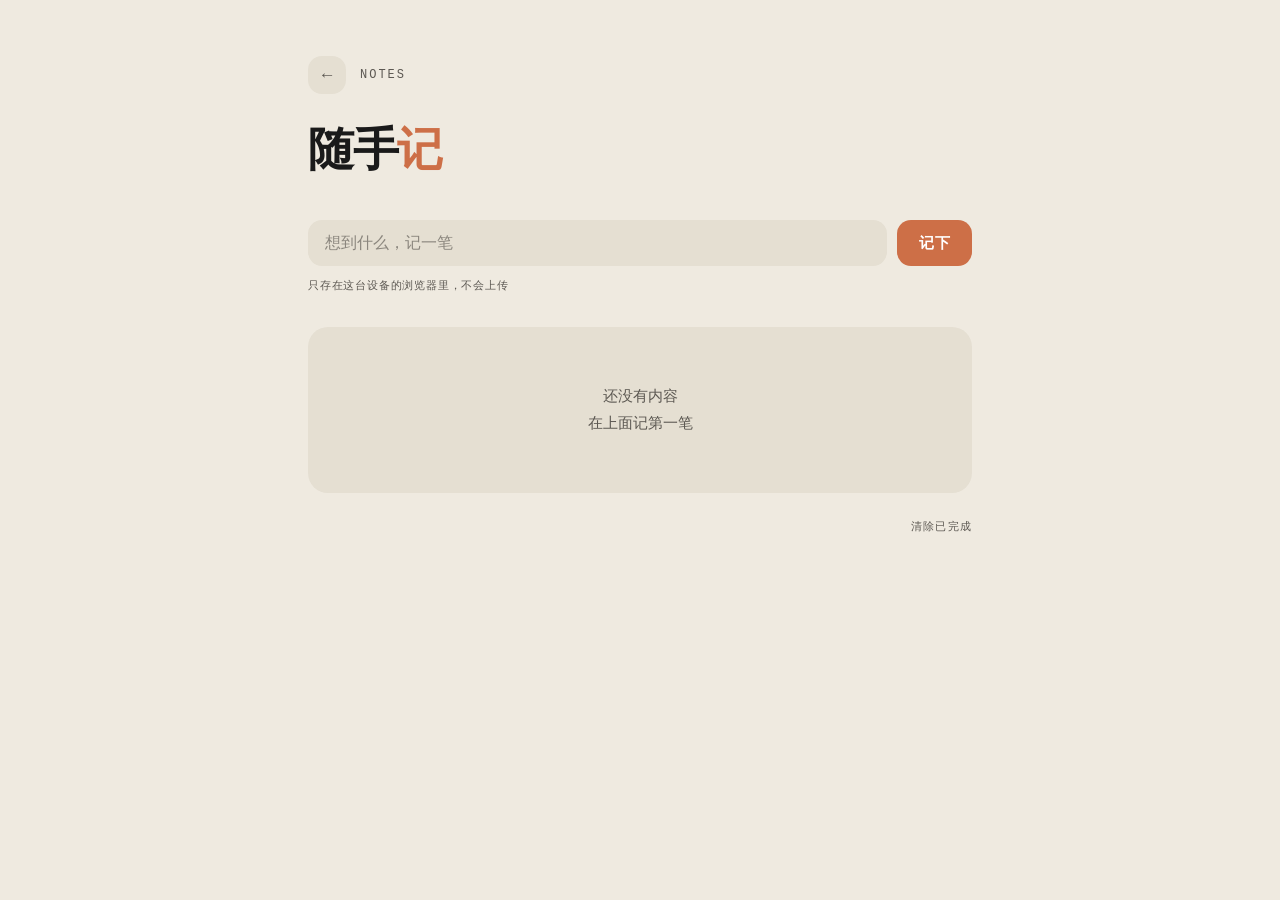
==== index.html @ 349e9823 "Add files via upload" ====
<!DOCTYPE html>
<html lang="zh-CN">
<head>
<meta charset="UTF-8">
<meta name="viewport" content="width=device-width, initial-scale=1.0, viewport-fit=cover">
<title>随手记</title>
<meta name="theme-color" content="#EFEAE0">
<meta name="apple-mobile-web-app-capable" content="yes">
<meta name="apple-mobile-web-app-status-bar-style" content="default">
<link rel="apple-touch-icon" href="../../icons/icon-180.png">

<link rel="stylesheet" href="../../theme.css">
<style>
  header { margin-bottom:38px; }
  .head-top { display:flex; align-items:center; gap:14px; margin-bottom:24px; }
  .head-top .overline { color:var(--text-sec); }

  .composer { display:flex; gap:10px; }
  .composer .field { flex:1; }
  .composer .btn { padding:0 22px; white-space:nowrap; }

  .hint {
    margin:12px 0 34px;
    font-family:var(--mono);
    font-size:11px; letter-spacing:.8px;
    color:var(--text-sec);
  }

  /* 列表：靠分隔线区隔，不用卡片，保持编辑感 */
  ul { list-style:none; }
  li {
    display:flex; align-items:flex-start; gap:16px;
    padding:18px 2px;
    border-bottom:1px solid var(--line-soft);
  }
  li:first-child { border-top:1px solid var(--line-soft); }
  li.done .text { color:var(--text-sec); text-decoration:line-through; }

  .check {
    flex-shrink:0; width:22px; height:22px; margin-top:2px;
    background:var(--cream-deep);
    border-radius:6px; cursor:pointer;
    display:flex; align-items:center; justify-content:center;
    font-family:var(--mono); font-size:13px; color:transparent;
    transition:background .15s;
  }
  .check:hover { background:#DCD5C5; }
  li.done .check { background:var(--orange); color:#fff; }

  .text {
    flex:1; font-size:17px; line-height:1.55;
    word-break:break-word;
  }

  .del {
    flex-shrink:0; background:none; border:none; cursor:pointer;
    font-family:var(--mono); font-size:16px;
    color:var(--text-sec); opacity:.5;
    padding:0 2px; line-height:1.5;
    transition:opacity .15s, color .15s;
  }
  .del:hover { opacity:1; color:var(--orange); }

  .empty {
    background:var(--cream-deep);
    border-radius:var(--radius-lg);
    padding:56px 30px; text-align:center;
    color:var(--text-sec); font-size:15px; line-height:1.8;
  }

  .bar {
    display:flex; justify-content:space-between; align-items:center;
    margin-top:26px;
    font-family:var(--mono); font-size:11px; letter-spacing:1.2px;
    color:var(--text-sec);
  }
  .bar button {
    background:none; border:none; cursor:pointer;
    font-family:var(--mono); font-size:11px; letter-spacing:1.2px;
    color:var(--text-sec);
    transition:color .15s;
  }
  .bar button:hover { color:var(--orange); }

  @media (max-width:480px) {
    .wrap { padding-left:22px; padding-right:22px; }
    .title-display { font-size:34px; }
  }
</style>
</head>
<body>
<div class="wrap">

  <header>
    <div class="head-top">
      <a class="back" href="../../" aria-label="返回工作台">←</a>
      <div class="overline">Notes</div>
    </div>
    <h1 class="title-display">随手<span class="orange">记</span></h1>
  </header>

  <form class="composer" id="form">
    <input type="text" class="field" id="input" placeholder="想到什么，记一笔" autocomplete="off">
    <button class="btn" type="submit">记下</button>
  </form>
  <div class="hint">只存在这台设备的浏览器里，不会上传</div>

  <ul id="list"></ul>
  <div class="empty" id="empty">还没有内容<br>在上面记第一笔</div>

  <div class="bar">
    <span id="count"></span>
    <button id="clear" type="button">清除已完成</button>
  </div>

</div>

<script>
  const KEY = 'workbench.notes.v1';
  const listEl  = document.getElementById('list');
  const emptyEl = document.getElementById('empty');
  const countEl = document.getElementById('count');
  const input   = document.getElementById('input');

  // localStorage 可能被隐私模式禁用或存了坏数据，读的时候兜一下
  function load() {
    try {
      const raw = JSON.parse(localStorage.getItem(KEY) || '[]');
      return Array.isArray(raw) ? raw : [];
    } catch { return []; }
  }
  function save() {
    try { localStorage.setItem(KEY, JSON.stringify(items)); }
    catch { alert('保存失败，可能是浏览器隐私模式或存储已满'); }
  }

  let items = load();

  function render() {
    listEl.innerHTML = '';
    emptyEl.style.display = items.length ? 'none' : 'block';

    items.forEach((it, i) => {
      const li = document.createElement('li');
      if (it.done) li.className = 'done';

      const check = document.createElement('div');
      check.className = 'check';
      check.textContent = '✓';
      check.onclick = () => { items[i].done = !items[i].done; save(); render(); };

      const text = document.createElement('div');
      text.className = 'text';
      text.textContent = it.text;   // 不用 innerHTML，避免输入内容被当标签解析

      const del = document.createElement('button');
      del.className = 'del';
      del.type = 'button';
      del.textContent = '×';
      del.onclick = () => { items.splice(i, 1); save(); render(); };

      li.append(check, text, del);
      listEl.appendChild(li);
    });

    const left = items.filter(i => !i.done).length;
    const pad = n => String(n).padStart(2, '0');
    countEl.textContent = items.length ? `${pad(left)} 待办 / ${pad(items.length)} 共计` : '';
  }

  document.getElementById('form').onsubmit = e => {
    e.preventDefault();
    const v = input.value.trim();
    if (!v) return;
    items.unshift({ text: v, done: false, at: Date.now() });
    input.value = '';
    save(); render();
  };

  document.getElementById('clear').onclick = () => {
    items = items.filter(i => !i.done);
    save(); render();
  };

  render();
</script>
</body>
</html>
---- theme.css ----
/* ============================================================
   editorial 风格主题（Anthropic / Claude 风的提炼）
   ------------------------------------------------------------
   五条核心原则，改样式时别破坏：
   1. 暖米色基调，去掉数字屏幕的冷硬感
   2. 衬线粗体唱主角，字重 900，字距收紧
   3. 橙色是唯一彩色强调，需要克制时减少用量而不是换色
   4. 大量留白，一屏一观点
   5. 无阴影、无渐变、无立体效果

   中文注意：衬线宋体笔画粗，大字号时 line-height 必须 ≥ 1.4，
   英文衬线 1.05 好看，中文会笔画压迫。
   ============================================================ */

:root {
  /* 底色 */
  --cream:      #EFEAE0;  /* 暖米，页面底 */
  --cream-deep: #E5DFD2;  /* 深暖米，卡片和色块 */
  --ink:        #1A1A1A;  /* 主黑，不用纯 #000 */

  /* 文字 */
  --text:       #1A1A1A;
  --text-sec:   #5C5852;  /* 次级灰 */
  --text-on-dark: #F5F0E5;

  /* 唯一彩色强调 */
  --orange:     #CD6F47;

  --line:       #D6CFC0;  /* 分隔线，暖调 */
  --line-soft:  #E0D9CA;

  --serif: Georgia, 'Source Han Serif SC', 'Source Han Serif CN',
           'Noto Serif CJK SC', 'STSong', 'SimSun', serif;
  --mono:  'Consolas', 'Monaco', 'Courier New', monospace;

  --radius:    14px;
  --radius-lg: 20px;
}

* { margin:0; padding:0; box-sizing:border-box; -webkit-tap-highlight-color:transparent; }

body {
  font-family:var(--serif);
  background:var(--cream);
  color:var(--text);
  min-height:100vh;
  -webkit-font-smoothing:antialiased;
}

/* 内容区：留白给得大方 */
.wrap {
  max-width:720px;
  margin:0 auto;
  padding:calc(env(safe-area-inset-top) + 56px) 28px calc(env(safe-area-inset-bottom) + 64px);
}

/* === overline：等宽、全大写、字距拉开的小标签 === */
.overline {
  font-family:var(--mono);
  font-size:12px;
  letter-spacing:2px;
  text-transform:uppercase;
  color:var(--text);
}
.overline.sec { color:var(--text-sec); }

/* === 标题：衬线 900，字距收紧，中文行高放宽 === */
.title-display {
  font-family:var(--serif);
  font-weight:900;
  font-size:46px;
  line-height:1.4;
  letter-spacing:-1.5px;
  color:var(--text);
}
.title-medium {
  font-family:var(--serif);
  font-weight:900;
  font-size:30px;
  line-height:1.4;
  letter-spacing:-1px;
  color:var(--text);
}
.title-display .orange,
.title-medium  .orange { color:var(--orange); }

.body-large {
  font-family:var(--serif);
  font-size:16px;
  line-height:1.6;
  color:var(--text-sec);
}

/* === icon-tile：橙色圆角方块 + 白色几何符号 ===
   每个页面最多一个，用在标题区。符号查 icons 白名单，
   抽象优于具象、几何优于拟物、静默优于喧闹。 */
.icon-tile {
  width:52px; height:52px;
  border-radius:var(--radius);
  background:var(--orange);
  color:#fff;
  display:flex; align-items:center; justify-content:center;
  font-size:25px; line-height:1;
  flex-shrink:0;
}

/* === card-mini-icon：无背景的黑色符号，不跟着换色 === */
.card-mini-icon {
  font-family:var(--mono);
  font-size:24px; line-height:1;
  color:var(--ink);
}

/* === 返回按钮 === */
.back {
  display:flex; align-items:center; justify-content:center;
  width:38px; height:38px; flex-shrink:0;
  background:var(--cream-deep);
  border:none; border-radius:var(--radius);
  color:var(--text-sec);
  font-family:var(--mono); font-size:17px;
  text-decoration:none;
  transition:background .15s, color .15s;
}
.back:hover, .back:active { background:var(--orange); color:#fff; }

/* === 按钮：实心橙，无阴影无渐变 === */
.btn {
  font-family:var(--serif);
  font-weight:900; font-size:15px;
  letter-spacing:.3px;
  color:#fff;
  background:var(--orange);
  border:none; border-radius:var(--radius);
  padding:13px 22px; cursor:pointer;
  transition:opacity .15s;
}
.btn:hover { opacity:.88; }
.btn:active { transform:translateY(1px); }

/* === 输入框 === */
.field {
  font-family:var(--serif);
  font-size:16px; color:var(--text);
  background:var(--cream-deep);
  border:1px solid transparent;
  border-radius:var(--radius);
  padding:13px 16px;
  transition:border-color .15s;
}
.field:focus { outline:none; border-color:var(--orange); }
.field::placeholder { color:var(--text-sec); opacity:.65; }

/* 分隔线 */
.rule { height:1px; background:var(--line); border:none; }

/* 焦点环：整套设计里唯一的冷色，为了可访问性 */
*:focus-visible { outline:2px solid #3898ec; outline-offset:2px; }

::-webkit-scrollbar { width:6px; }
::-webkit-scrollbar-track { background:transparent; }
::-webkit-scrollbar-thumb { background:var(--line); border-radius:3px; }
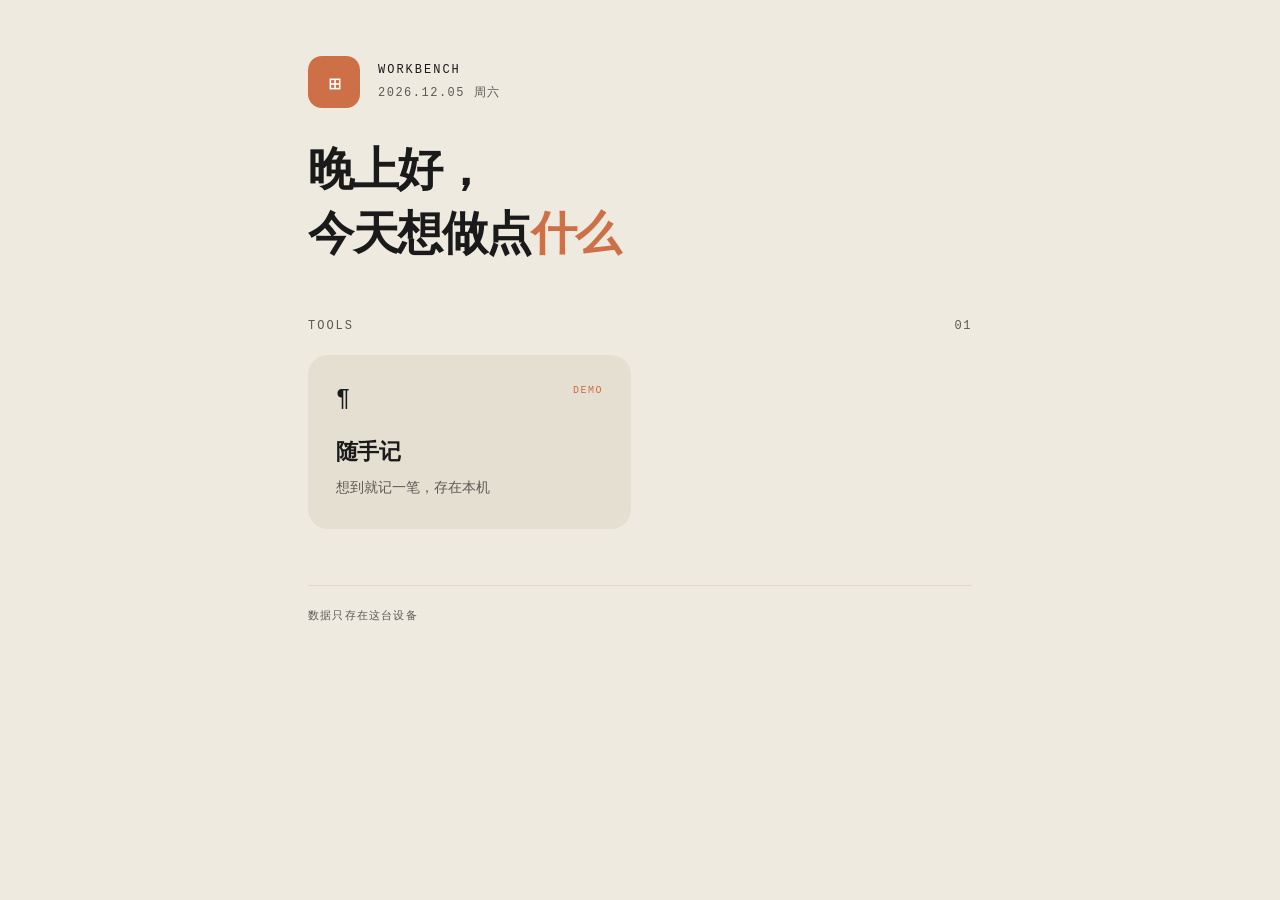
==== commit a4f67f91: "Add files via upload" ====
--- a/index.html
+++ b/index.html
@@ -3,88 +3,106 @@
 <head>
 <meta charset="UTF-8">
 <meta name="viewport" content="width=device-width, initial-scale=1.0, viewport-fit=cover">
-<title>随手记</title>
+<title>我的工作台</title>
+
+<!-- PWA：加到主屏后按独立应用打开 -->
+<link rel="manifest" href="manifest.json">
 <meta name="theme-color" content="#EFEAE0">
 <meta name="apple-mobile-web-app-capable" content="yes">
 <meta name="apple-mobile-web-app-status-bar-style" content="default">
-<link rel="apple-touch-icon" href="../../icons/icon-180.png">
+<meta name="apple-mobile-web-app-title" content="工作台">
+<link rel="apple-touch-icon" href="icons/icon-180.png">
+<link rel="icon" href="icons/icon-192.png">
 
-<link rel="stylesheet" href="../../theme.css">
+<link rel="stylesheet" href="theme.css">
 <style>
-  header { margin-bottom:38px; }
-  .head-top { display:flex; align-items:center; gap:14px; margin-bottom:24px; }
-  .head-top .overline { color:var(--text-sec); }
+  /* === 页头：overline + 大标题，关键词换橙色 === */
+  header { margin-bottom:52px; }
+  .head-top {
+    display:flex; align-items:center; gap:18px;
+    margin-bottom:30px;
+  }
+  .head-meta { display:flex; flex-direction:column; gap:7px; }
+  .head-date {
+    font-family:var(--mono);
+    font-size:12px; letter-spacing:1.5px;
+    color:var(--text-sec);
+  }
+  header .title-display { max-width:14em; }
 
-  .composer { display:flex; gap:10px; }
-  .composer .field { flex:1; }
-  .composer .btn { padding:0 22px; white-space:nowrap; }
-
-  .hint {
-    margin:12px 0 34px;
+  /* === 工具区 === */
+  .section-head {
+    display:flex; align-items:baseline; justify-content:space-between;
+    margin-bottom:22px;
+  }
+  .section-count {
     font-family:var(--mono);
-    font-size:11px; letter-spacing:.8px;
+    font-size:12px; letter-spacing:1.5px;
     color:var(--text-sec);
   }
 
-  /* 列表：靠分隔线区隔，不用卡片，保持编辑感 */
-  ul { list-style:none; }
-  li {
-    display:flex; align-items:flex-start; gap:16px;
-    padding:18px 2px;
-    border-bottom:1px solid var(--line-soft);
-  }
-  li:first-child { border-top:1px solid var(--line-soft); }
-  li.done .text { color:var(--text-sec); text-decoration:line-through; }
-
-  .check {
-    flex-shrink:0; width:22px; height:22px; margin-top:2px;
-    background:var(--cream-deep);
-    border-radius:6px; cursor:pointer;
-    display:flex; align-items:center; justify-content:center;
-    font-family:var(--mono); font-size:13px; color:transparent;
-    transition:background .15s;
-  }
-  .check:hover { background:#DCD5C5; }
-  li.done .check { background:var(--orange); color:#fff; }
-
-  .text {
-    flex:1; font-size:17px; line-height:1.55;
-    word-break:break-word;
+  .grid {
+    display:grid;
+    grid-template-columns:repeat(auto-fill, minmax(210px, 1fr));
+    gap:18px;
   }
 
-  .del {
-    flex-shrink:0; background:none; border:none; cursor:pointer;
-    font-family:var(--mono); font-size:16px;
-    color:var(--text-sec); opacity:.5;
-    padding:0 2px; line-height:1.5;
-    transition:opacity .15s, color .15s;
+  /* 卡片：深暖米底、无边框无阴影，靠底色差出层次 */
+  .card {
+    position:relative; display:block;
+    text-decoration:none; color:inherit;
+    background:var(--cream-deep);
+    border-radius:var(--radius-lg);
+    padding:32px 28px 30px;
+    transition:background .18s;
   }
-  .del:hover { opacity:1; color:var(--orange); }
+  .card:hover  { background:#DCD5C5; }
+  .card:active { background:#D4CBB8; }
+
+  .card .card-mini-icon { margin-bottom:26px; }
+  .card .name {
+    font-family:var(--serif);
+    font-weight:900; font-size:22px;
+    line-height:1.4; letter-spacing:-.6px;
+  }
+  .card .desc {
+    margin-top:9px;
+    font-size:14px; line-height:1.6;
+    color:var(--text-sec);
+  }
+  .card .tag {
+    position:absolute; top:30px; right:28px;
+    font-family:var(--mono);
+    font-size:10px; letter-spacing:1.5px;
+    text-transform:uppercase;
+    color:var(--orange);
+  }
 
   .empty {
     background:var(--cream-deep);
     border-radius:var(--radius-lg);
-    padding:56px 30px; text-align:center;
+    padding:60px 32px; text-align:center;
     color:var(--text-sec); font-size:15px; line-height:1.8;
   }
+  .empty code {
+    font-family:var(--mono); font-size:13px;
+    color:var(--orange);
+  }
 
-  .bar {
-    display:flex; justify-content:space-between; align-items:center;
-    margin-top:26px;
-    font-family:var(--mono); font-size:11px; letter-spacing:1.2px;
+  footer {
+    margin-top:56px; padding-top:22px;
+    border-top:1px solid var(--line-soft);
+    font-family:var(--mono);
+    font-size:11px; letter-spacing:1.2px;
     color:var(--text-sec);
   }
-  .bar button {
-    background:none; border:none; cursor:pointer;
-    font-family:var(--mono); font-size:11px; letter-spacing:1.2px;
-    color:var(--text-sec);
-    transition:color .15s;
-  }
-  .bar button:hover { color:var(--orange); }
 
   @media (max-width:480px) {
     .wrap { padding-left:22px; padding-right:22px; }
-    .title-display { font-size:34px; }
+    header { margin-bottom:40px; }
+    header .title-display { font-size:36px; letter-spacing:-1px; }
+    .grid { grid-template-columns:1fr; gap:14px; }
+    .card { padding:26px 24px; }
   }
 </style>
 </head>
@@ -93,96 +111,77 @@
 
   <header>
     <div class="head-top">
-      <a class="back" href="../../" aria-label="返回工作台">←</a>
-      <div class="overline">Notes</div>
+      <div class="icon-tile">⊞</div>
+      <div class="head-meta">
+        <div class="overline">Workbench</div>
+        <div class="head-date" id="date"></div>
+      </div>
     </div>
-    <h1 class="title-display">随手<span class="orange">记</span></h1>
+    <h1 class="title-display" id="greet"></h1>
   </header>
 
-  <form class="composer" id="form">
-    <input type="text" class="field" id="input" placeholder="想到什么，记一笔" autocomplete="off">
-    <button class="btn" type="submit">记下</button>
-  </form>
-  <div class="hint">只存在这台设备的浏览器里，不会上传</div>
+  <main>
+    <div class="section-head">
+      <div class="overline sec">Tools</div>
+      <div class="section-count" id="count"></div>
+    </div>
+    <div class="grid" id="grid"></div>
+  </main>
 
-  <ul id="list"></ul>
-  <div class="empty" id="empty">还没有内容<br>在上面记第一笔</div>
-
-  <div class="bar">
-    <span id="count"></span>
-    <button id="clear" type="button">清除已完成</button>
-  </div>
+  <footer>数据只存在这台设备</footer>
 
 </div>
 
+<script src="tools.js"></script>
 <script>
-  const KEY = 'workbench.notes.v1';
-  const listEl  = document.getElementById('list');
-  const emptyEl = document.getElementById('empty');
-  const countEl = document.getElementById('count');
-  const input   = document.getElementById('input');
+  const now = new Date();
 
-  // localStorage 可能被隐私模式禁用或存了坏数据，读的时候兜一下
-  function load() {
-    try {
-      const raw = JSON.parse(localStorage.getItem(KEY) || '[]');
-      return Array.isArray(raw) ? raw : [];
-    } catch { return []; }
-  }
-  function save() {
-    try { localStorage.setItem(KEY, JSON.stringify(items)); }
-    catch { alert('保存失败，可能是浏览器隐私模式或存储已满'); }
+  // 大标题：问候语 + 一句话，关键词换橙色（整页只此一处彩色文字）
+  const h = now.getHours();
+  const greet =
+    h < 6  ? '夜深了' :
+    h < 11 ? '早上好' :
+    h < 14 ? '中午好' :
+    h < 18 ? '下午好' : '晚上好';
+  document.getElementById('greet').innerHTML =
+    `${greet}，<br>今天想做点<span class="orange">什么</span>`;
+
+  const week = ['周日','周一','周二','周三','周四','周五','周六'][now.getDay()];
+  const pad = n => String(n).padStart(2, '0');
+  document.getElementById('date').textContent =
+    `${now.getFullYear()}.${pad(now.getMonth() + 1)}.${pad(now.getDate())} ${week}`;
+
+  // 按 tools.js 的清单渲染卡片
+  const grid = document.getElementById('grid');
+  const list = window.TOOLS || [];
+
+  document.getElementById('count').textContent =
+    list.length ? String(list.length).padStart(2, '0') : '';
+
+  if (!list.length) {
+    grid.outerHTML =
+      '<div class="empty">还没有工具<br>在 <code>tools.js</code> 里加一条就会出现在这里</div>';
+  } else {
+    list.forEach(t => {
+      const a = document.createElement('a');
+      a.className = 'card';
+      a.href = t.path;
+      a.innerHTML = `
+        ${t.tag ? `<span class="tag">${t.tag}</span>` : ''}
+        <div class="card-mini-icon">${t.icon || '◇'}</div>
+        <div class="name"></div>
+        <div class="desc"></div>`;
+      // 用 textContent 赋值，避免清单里的文字被当 HTML 解析
+      a.querySelector('.name').textContent = t.name;
+      a.querySelector('.desc').textContent = t.desc || '';
+      grid.appendChild(a);
+    });
   }
 
-  let items = load();
-
-  function render() {
-    listEl.innerHTML = '';
-    emptyEl.style.display = items.length ? 'none' : 'block';
-
-    items.forEach((it, i) => {
-      const li = document.createElement('li');
-      if (it.done) li.className = 'done';
-
-      const check = document.createElement('div');
-      check.className = 'check';
-      check.textContent = '✓';
-      check.onclick = () => { items[i].done = !items[i].done; save(); render(); };
-
-      const text = document.createElement('div');
-      text.className = 'text';
-      text.textContent = it.text;   // 不用 innerHTML，避免输入内容被当标签解析
-
-      const del = document.createElement('button');
-      del.className = 'del';
-      del.type = 'button';
-      del.textContent = '×';
-      del.onclick = () => { items.splice(i, 1); save(); render(); };
-
-      li.append(check, text, del);
-      listEl.appendChild(li);
-    });
-
-    const left = items.filter(i => !i.done).length;
-    const pad = n => String(n).padStart(2, '0');
-    countEl.textContent = items.length ? `${pad(left)} 待办 / ${pad(items.length)} 共计` : '';
+  // 注册离线缓存，失败也不影响正常使用
+  if ('serviceWorker' in navigator) {
+    navigator.serviceWorker.register('sw.js').catch(() => {});
   }
-
-  document.getElementById('form').onsubmit = e => {
-    e.preventDefault();
-    const v = input.value.trim();
-    if (!v) return;
-    items.unshift({ text: v, done: false, at: Date.now() });
-    input.value = '';
-    save(); render();
-  };
-
-  document.getElementById('clear').onclick = () => {
-    items = items.filter(i => !i.done);
-    save(); render();
-  };
-
-  render();
 </script>
 </body>
 </html>
